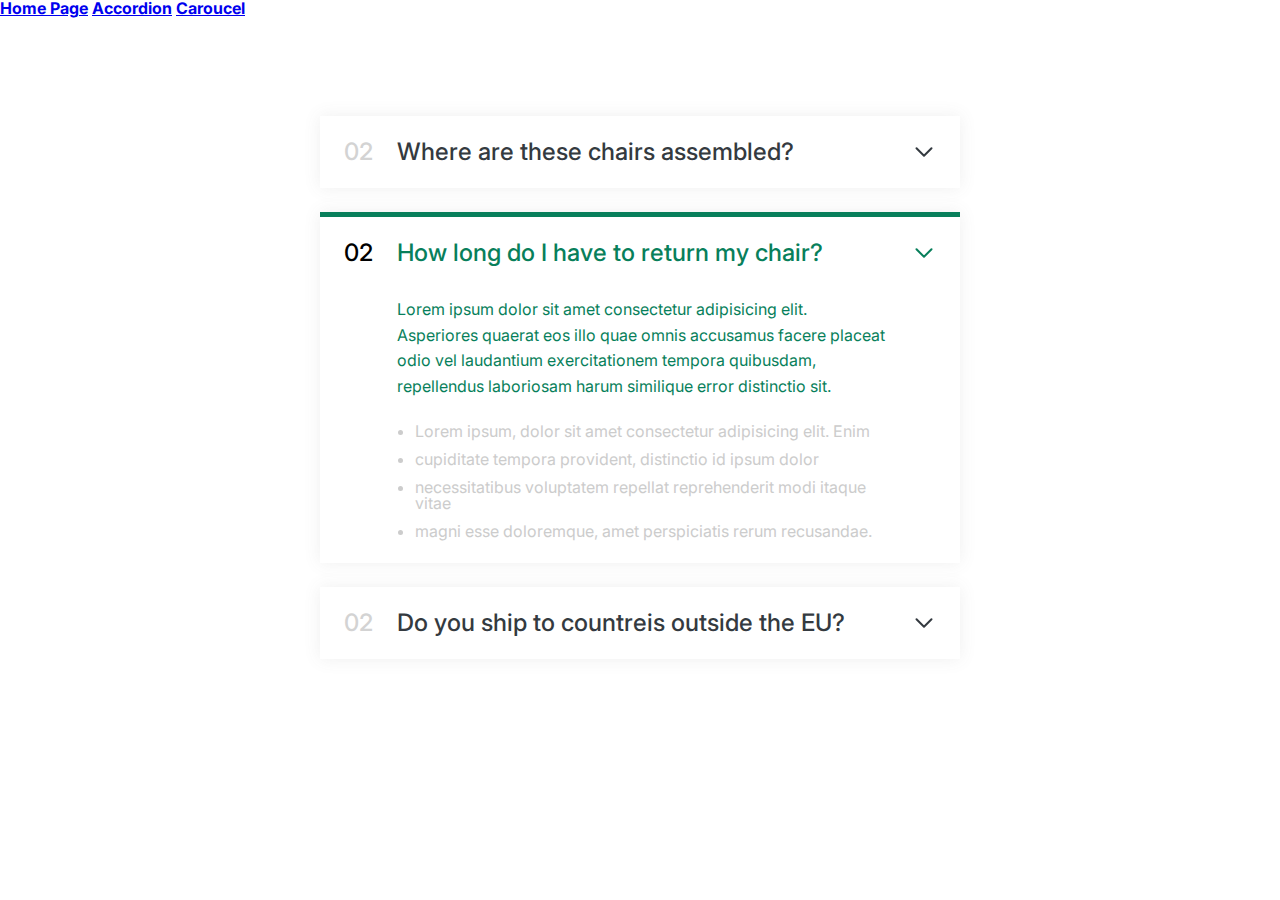
==== accordion/index.html @ d3850a5a "first commit" ====
<!DOCTYPE html>
<html lang="en">
  <head>
    <meta charset="UTF-8" />
    <meta name="viewport" content="width=device-width, initial-scale=1.0" />
    <link rel="preconnect" href="https://fonts.googleapis.com" />
    <link rel="preconnect" href="https://fonts.gstatic.com" crossorigin />
    <link
      href="https://fonts.googleapis.com/css2?family=Inter:ital,opsz,wght@0,14..32,100..900;1,14..32,100..900&display=swap"
      rel="stylesheet"
    />
    <link rel="stylesheet" href="style.css" />
    <title>Accordion Component</title>
  </head>
  <body>
    <nav>
      <ul>
        <li>
          <h4>
            <a href="../index.html" title="Link to home page">Home Page</a>
          </h4>
        </li>
        <li>
          <h4>
            <a href="index.html" title="accordion component">Accordion</a>
          </h4>
        </li>
        <li>
          <h4>
            <a href="../caroucel/index.html" title="Caroucel component"
              >Caroucel</a
            >
          </h4>
        </li>
      </ul>
    </nav>

    <div class="accordion">
      <div class="item hidden">
        <p class="number">02</p>
        <p class="text">Where are these chairs assembled?</p>
        <svg
          xmlns="http://www.w3.org/2000/svg"
          fill="none"
          viewBox="0 0 24 24"
          stroke-width="1.5"
          stroke="currentColor"
          class="icon"
        >
          <path
            stroke-linecap="round"
            stroke-linejoin="round"
            d="m19.5 8.25-7.5 7.5-7.5-7.5"
          />
        </svg>
        <div class="hidden-box">
          <p>
            Lorem ipsum dolor sit amet consectetur adipisicing elit. Asperiores
            quaerat eos illo quae omnis accusamus facere placeat odio vel
            laudantium exercitationem tempora quibusdam, repellendus laboriosam
            harum similique error distinctio sit.
          </p>
          <ul>
            <li>
              Lorem ipsum, dolor sit amet consectetur adipisicing elit. Enim
            </li>
            <li>cupiditate tempora provident, distinctio id ipsum dolor</li>
            <li>
              necessitatibus voluptatem repellat reprehenderit modi itaque vitae
            </li>
            <li>magni esse doloremque, amet perspiciatis rerum recusandae.</li>
          </ul>
        </div>
      </div>

      <div class="item active">
        <p class="number">02</p>
        <p class="text">How long do I have to return my chair?</p>
        <svg
          xmlns="http://www.w3.org/2000/svg"
          fill="none"
          viewBox="0 0 24 24"
          stroke-width="1.5"
          stroke="currentColor"
          class="icon"
        >
          <path
            stroke-linecap="round"
            stroke-linejoin="round"
            d="m19.5 8.25-7.5 7.5-7.5-7.5"
          />
        </svg>
        <div class="hidden-box">
          <p>
            Lorem ipsum dolor sit amet consectetur adipisicing elit. Asperiores
            quaerat eos illo quae omnis accusamus facere placeat odio vel
            laudantium exercitationem tempora quibusdam, repellendus laboriosam
            harum similique error distinctio sit.
          </p>
          <ul>
            <li>
              Lorem ipsum, dolor sit amet consectetur adipisicing elit. Enim
            </li>
            <li>cupiditate tempora provident, distinctio id ipsum dolor</li>
            <li>
              necessitatibus voluptatem repellat reprehenderit modi itaque vitae
            </li>
            <li>magni esse doloremque, amet perspiciatis rerum recusandae.</li>
          </ul>
        </div>
      </div>

      <div class="item hidden">
        <p class="number">02</p>
        <p class="text">Do you ship to countreis outside the EU?</p>
        <svg
          xmlns="http://www.w3.org/2000/svg"
          fill="none"
          viewBox="0 0 24 24"
          stroke-width="1.5"
          stroke="currentColor"
          class="icon"
        >
          <path
            stroke-linecap="round"
            stroke-linejoin="round"
            d="m19.5 8.25-7.5 7.5-7.5-7.5"
          />
        </svg>
        <div class="hidden-box">
          <p>
            Lorem ipsum dolor sit amet consectetur adipisicing elit. Asperiores
            quaerat eos illo quae omnis accusamus facere placeat odio vel
            laudantium exercitationem tempora quibusdam, repellendus laboriosam
            harum similique error distinctio sit.
          </p>
          <ul>
            <li>
              Lorem ipsum, dolor sit amet consectetur adipisicing elit. Enim
            </li>
            <li>cupiditate tempora provident, distinctio id ipsum dolor</li>
            <li>
              necessitatibus voluptatem repellat reprehenderit modi itaque vitae
            </li>
            <li>magni esse doloremque, amet perspiciatis rerum recusandae.</li>
          </ul>
        </div>
      </div>
    </div>
  </body>
</html>
---- accordion/style.css ----
/*
SPACING SYSTEM (px)
2 / 4 / 8 / 12 / 16 / 24 / 32 / 48 / 64 / 80 / 96 / 128

FONT SIZE SYSTEM (px)
10 / 12 / 14 / 16 / 18 / 20 / 24 / 30 / 36 / 44 / 52 / 62 / 74 / 86 / 98
*/

/*
MAIN COLOR: #087f5b
GRAY COLOR: #343a40
*/

* {
  margin: 0;
  padding: 0;
  box-sizing: border-box;
}

/* ------------------------ */
/* GENERAL STYLES */
/* ------------------------ */
body {
  font-family: "Inter", sans-serif;
  color: #343a40;
  line-height: 1;
}

nav ul {
  list-style-type: none;
}

nav ul li {
  display: inline-block;
}

.accordion {
  width: 50%;
  margin: 100px auto;
  display: flex;
  flex-direction: column;
  gap: 24px;
}

.item {
  box-shadow: 0 0 16px rgba(100, 100, 100, 0.1);
  padding: 24px;

  display: grid;
  grid-template-columns: auto 1fr auto;
  column-gap: 24px;
  row-gap: 32px;
  align-items: center;
}

.item .number {
  color: lightgray;
}

.number,
.text {
  font-size: 24px;
  font-weight: 500;
}

.icon {
  width: 24px;
  height: 24px;
  stroke-width: 2;
}

.hidden-box {
  grid-column: 2;
  display: none;
}

.hidden-box p {
  line-height: 1.6;
  margin-bottom: 24px;
}

.hidden-box ul {
  display: flex;
  flex-direction: column;
  gap: 12px;
  color: #cccccc;
  margin-left: 18px;
}

/* OPEN STATE */

.active {
  stroke: #087f5b;
  border-top: 5px solid #087f5b;
  color: #087f5b;
}

.active .hidden-box {
  display: block;
}

.active .number {
  color: #000;
}
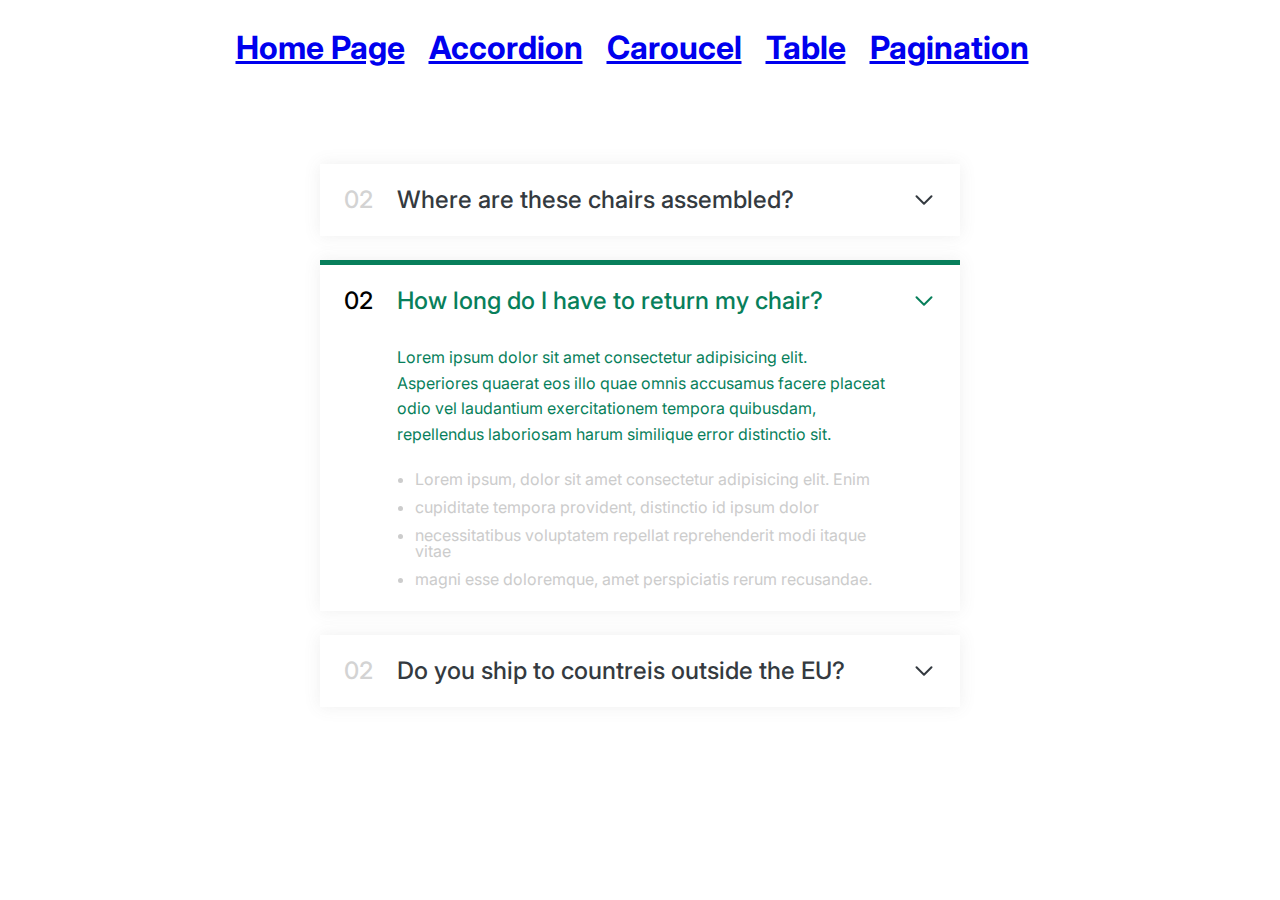
==== commit 1be5d067: "feat: added the table component and the pagination component" ====
--- a/accordion/index.html
+++ b/accordion/index.html
@@ -29,6 +29,18 @@
           <h4>
             <a href="../caroucel/index.html" title="Caroucel component"
               >Caroucel</a
+            >
+          </h4>
+        </li>
+        <li>
+          <h4>
+            <a href="../table/index.html" title="Table component">Table</a>
+          </h4>
+        </li>
+        <li>
+          <h4>
+            <a href="../pagination/index.html" title="Pagination component"
+              >Pagination</a
             >
           </h4>
         </li>
--- a/accordion/style.css
+++ b/accordion/style.css
@@ -26,12 +26,20 @@
   line-height: 1;
 }
 
+nav {
+  width: 80%;
+  text-align: center;
+  font-size: 32px;
+  margin: 32px auto;
+}
+
 nav ul {
   list-style-type: none;
 }
 
 nav ul li {
   display: inline-block;
+  margin-right: 16px;
 }
 
 .accordion {
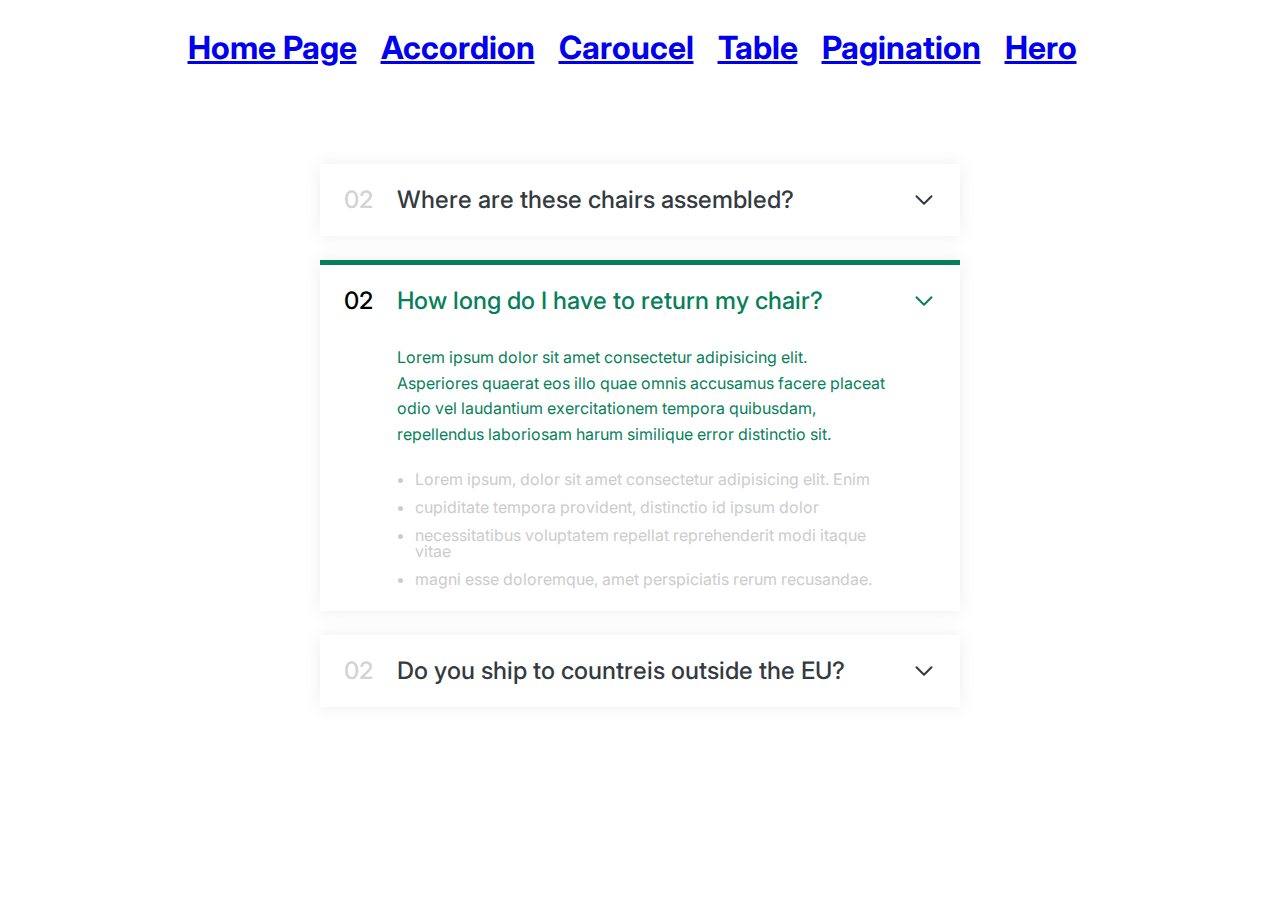
==== commit c0f8c7b4: "feat: added the hero component" ====
--- a/accordion/index.html
+++ b/accordion/index.html
@@ -42,6 +42,11 @@
             <a href="../pagination/index.html" title="Pagination component"
               >Pagination</a
             >
+          </h4>
+        </li>
+        <li>
+          <h4>
+            <a href="../hero/index.html" title="Hero component">Hero</a>
           </h4>
         </li>
       </ul>
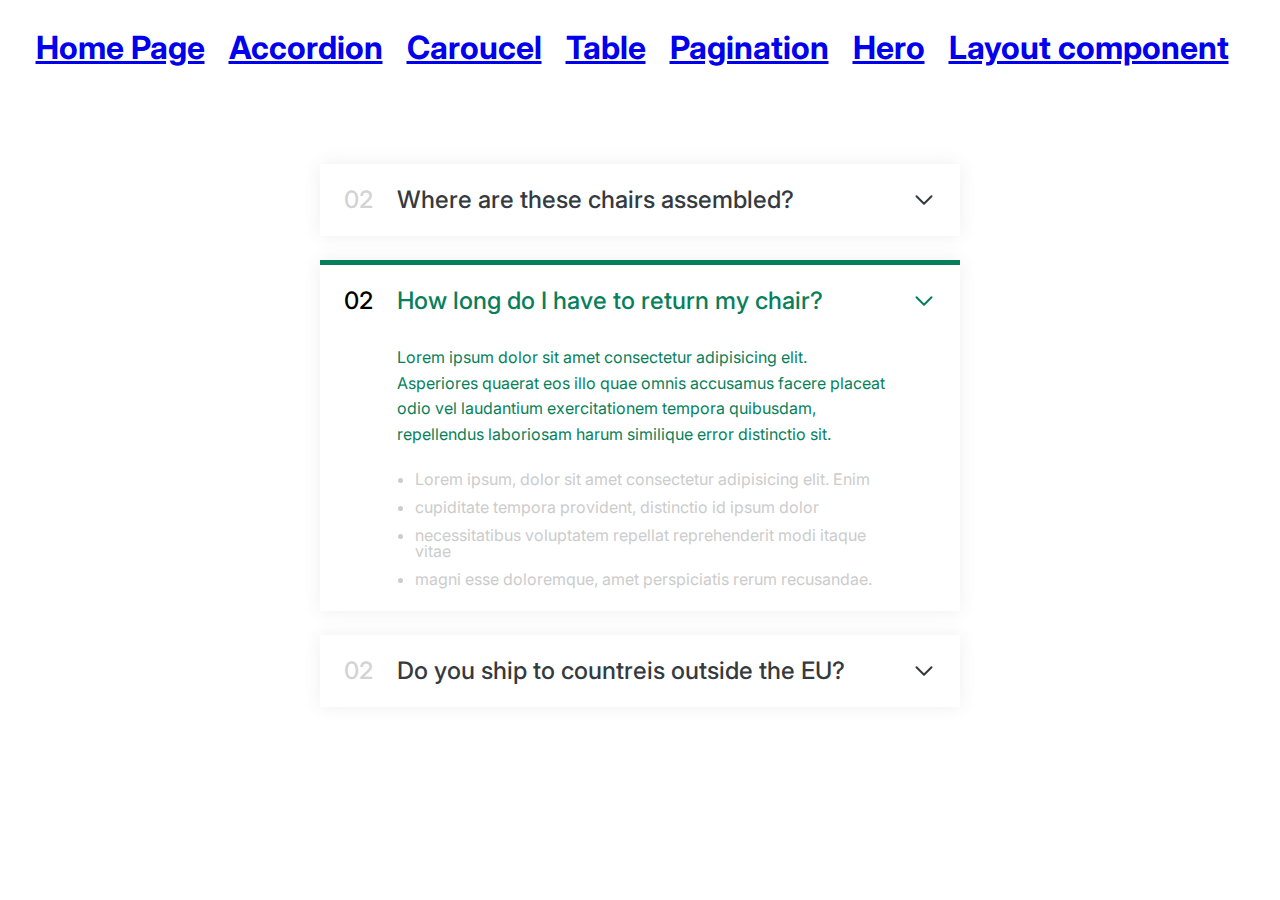
==== commit b93334ba: "feat: added the layout component" ====
--- a/accordion/index.html
+++ b/accordion/index.html
@@ -47,6 +47,13 @@
         <li>
           <h4>
             <a href="../hero/index.html" title="Hero component">Hero</a>
+          </h4>
+        </li>
+        <li>
+          <h4>
+            <a href="../layout/index.html" title="Layout component"
+              >Layout component</a
+            >
           </h4>
         </li>
       </ul>
--- a/accordion/style.css
+++ b/accordion/style.css
@@ -27,7 +27,6 @@
 }
 
 nav {
-  width: 80%;
   text-align: center;
   font-size: 32px;
   margin: 32px auto;
